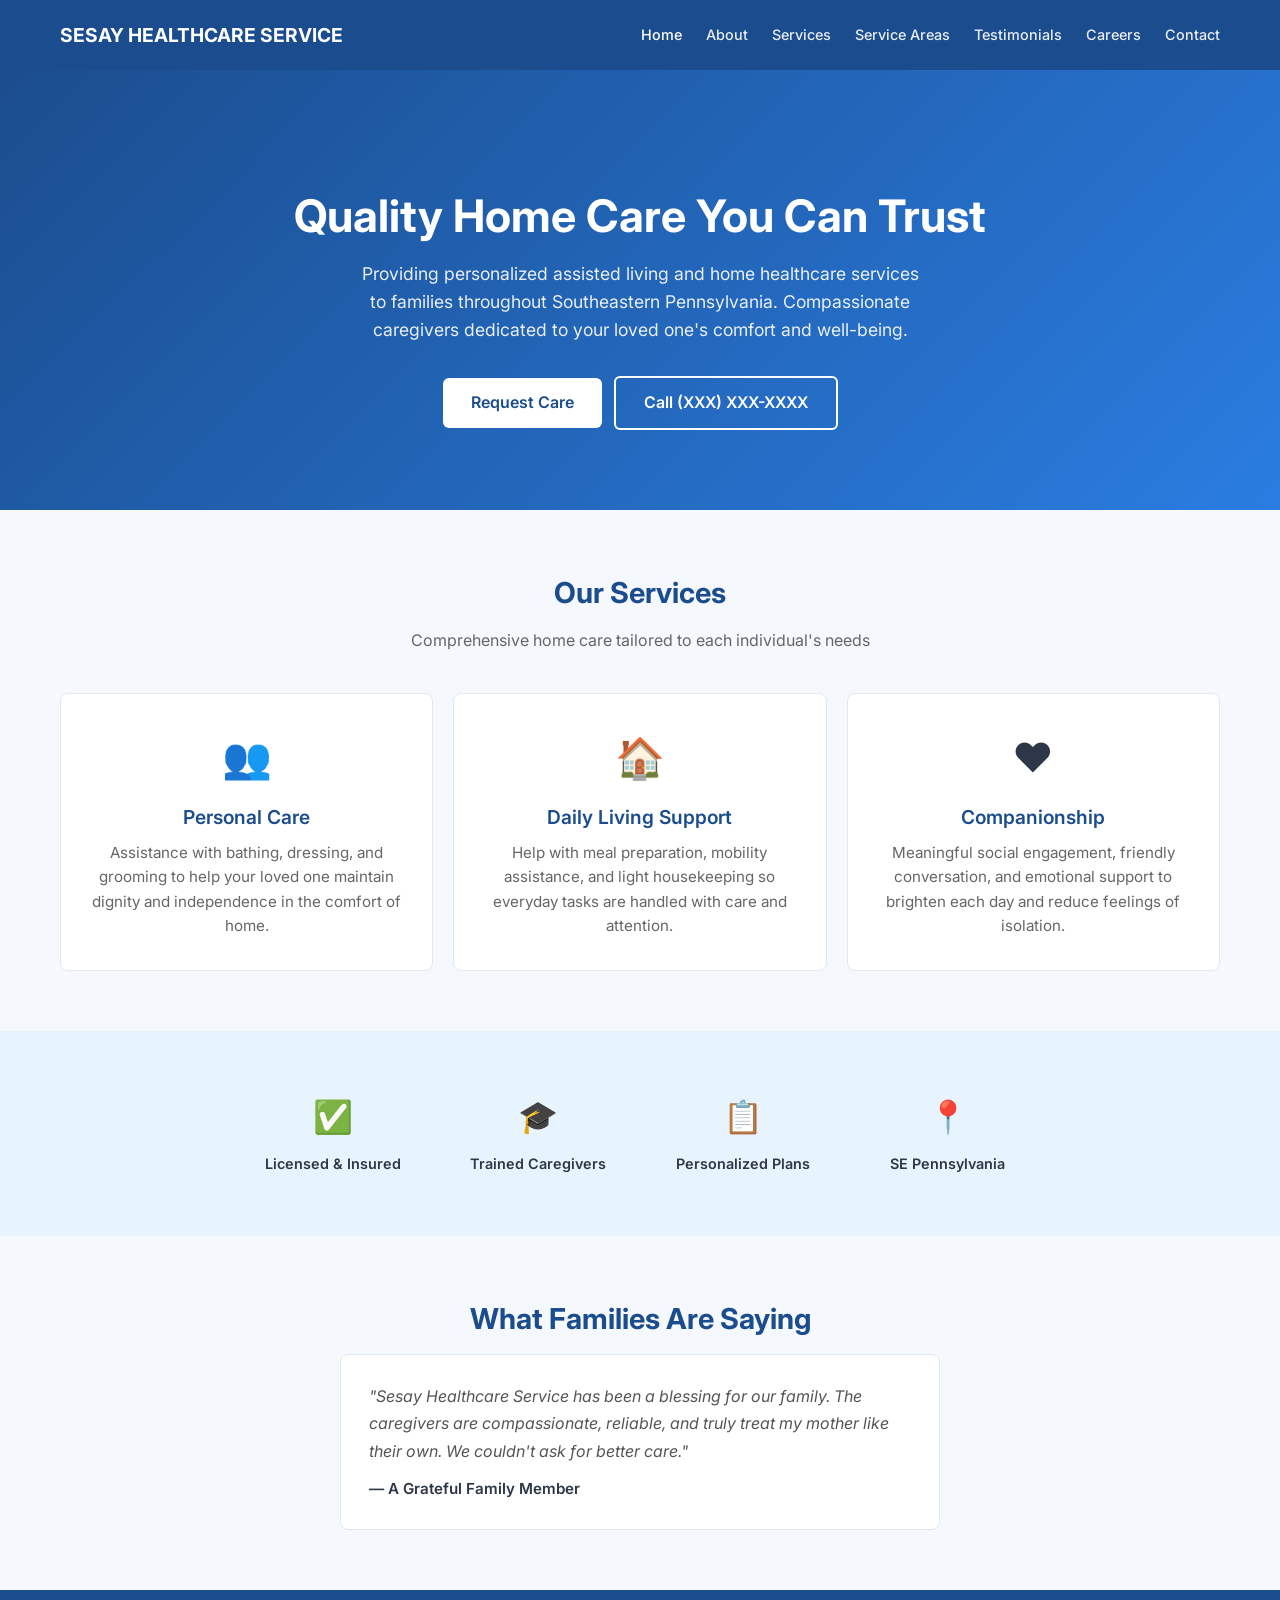
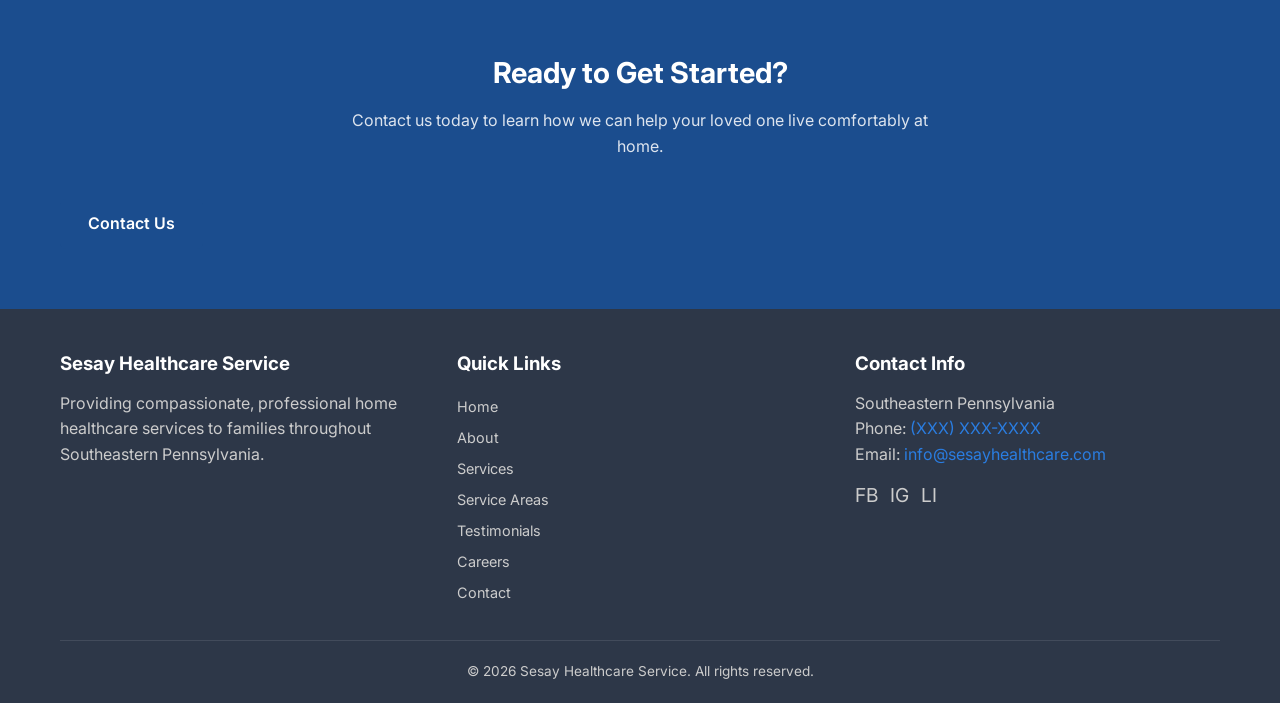
==== index.html @ 2eae9267 "feat: add all 7 website pages (home, about, services, areas, testimonials, careers, contact)" ====
<!DOCTYPE html>
<html lang="en">
<head>
  <meta charset="UTF-8">
  <meta name="viewport" content="width=device-width, initial-scale=1.0">
  <meta name="description" content="Sesay Healthcare Service provides quality personalized home care and assisted living services in Southeastern Pennsylvania.">
  <title>Sesay Healthcare Service - Quality Home Care in SE Pennsylvania</title>
  <link rel="preconnect" href="https://fonts.googleapis.com">
  <link rel="preconnect" href="https://fonts.gstatic.com" crossorigin>
  <link href="https://fonts.googleapis.com/css2?family=Inter:wght@400;500;600;700&display=swap" rel="stylesheet">
  <link rel="stylesheet" href="css/styles.css">
</head>
<body>

  <!-- Navigation -->
  <nav class="nav">
    <div class="container">
      <a href="index.html" class="nav__logo">SESAY HEALTHCARE SERVICE</a>
      <ul class="nav__links">
        <li><a href="index.html">Home</a></li>
        <li><a href="about.html">About</a></li>
        <li><a href="services.html">Services</a></li>
        <li><a href="service-areas.html">Service Areas</a></li>
        <li><a href="testimonials.html">Testimonials</a></li>
        <li><a href="careers.html">Careers</a></li>
        <li><a href="contact.html">Contact</a></li>
      </ul>
      <button class="nav__hamburger" aria-label="Toggle menu" aria-expanded="false">
        <span></span>
        <span></span>
        <span></span>
      </button>
    </div>
    <div class="nav__mobile">
      <ul>
        <li><a href="index.html">Home</a></li>
        <li><a href="about.html">About</a></li>
        <li><a href="services.html">Services</a></li>
        <li><a href="service-areas.html">Service Areas</a></li>
        <li><a href="testimonials.html">Testimonials</a></li>
        <li><a href="careers.html">Careers</a></li>
        <li><a href="contact.html">Contact</a></li>
      </ul>
    </div>
  </nav>

  <!-- Hero Section -->
  <section class="hero">
    <div class="container">
      <h1 class="hero__title">Quality Home Care You Can Trust</h1>
      <p class="hero__subtitle">Providing personalized assisted living and home healthcare services to families throughout Southeastern Pennsylvania. Compassionate caregivers dedicated to your loved one's comfort and well-being.</p>
      <div class="hero__buttons">
        <a href="contact.html" class="btn btn--primary">Request Care</a>
        <a href="tel:+1XXXXXXXXXX" class="btn btn--outline">Call (XXX) XXX-XXXX</a>
      </div>
    </div>
  </section>

  <!-- Services Overview -->
  <section class="section section--light">
    <div class="container">
      <h2 class="section__title">Our Services</h2>
      <p class="section__subtitle">Comprehensive home care tailored to each individual's needs</p>
      <div class="cards">
        <div class="card">
          <div class="card__icon">&#128101;</div>
          <h3 class="card__title">Personal Care</h3>
          <p class="card__text">Assistance with bathing, dressing, and grooming to help your loved one maintain dignity and independence in the comfort of home.</p>
        </div>
        <div class="card">
          <div class="card__icon">&#127968;</div>
          <h3 class="card__title">Daily Living Support</h3>
          <p class="card__text">Help with meal preparation, mobility assistance, and light housekeeping so everyday tasks are handled with care and attention.</p>
        </div>
        <div class="card">
          <div class="card__icon">&#10084;&#65039;</div>
          <h3 class="card__title">Companionship</h3>
          <p class="card__text">Meaningful social engagement, friendly conversation, and emotional support to brighten each day and reduce feelings of isolation.</p>
        </div>
      </div>
    </div>
  </section>

  <!-- Trust Signals -->
  <section class="section section--highlight">
    <div class="container">
      <div class="trust">
        <div class="trust__item">
          <div class="trust__icon">&#9989;</div>
          <span class="trust__label">Licensed &amp; Insured</span>
        </div>
        <div class="trust__item">
          <div class="trust__icon">&#127891;</div>
          <span class="trust__label">Trained Caregivers</span>
        </div>
        <div class="trust__item">
          <div class="trust__icon">&#128203;</div>
          <span class="trust__label">Personalized Plans</span>
        </div>
        <div class="trust__item">
          <div class="trust__icon">&#128205;</div>
          <span class="trust__label">SE Pennsylvania</span>
        </div>
      </div>
    </div>
  </section>

  <!-- Testimonial -->
  <section class="section section--light">
    <div class="container">
      <h2 class="section__title">What Families Are Saying</h2>
      <div class="testimonial">
        <p class="testimonial__text">"Sesay Healthcare Service has been a blessing for our family. The caregivers are compassionate, reliable, and truly treat my mother like their own. We couldn't ask for better care."</p>
        <p class="testimonial__author">&mdash; A Grateful Family Member</p>
      </div>
    </div>
  </section>

  <!-- CTA Section -->
  <section class="section section--dark">
    <div class="container">
      <h2 class="section__title">Ready to Get Started?</h2>
      <p class="section__subtitle">Contact us today to learn how we can help your loved one live comfortably at home.</p>
      <a href="contact.html" class="btn btn--blue">Contact Us</a>
    </div>
  </section>

  <!-- Footer -->
  <footer class="footer">
    <div class="container">
      <div class="footer__grid">
        <div>
          <h3 class="footer__title">Sesay Healthcare Service</h3>
          <p>Providing compassionate, professional home healthcare services to families throughout Southeastern Pennsylvania.</p>
        </div>
        <div>
          <h3 class="footer__title">Quick Links</h3>
          <ul class="footer__links">
            <li><a href="index.html">Home</a></li>
            <li><a href="about.html">About</a></li>
            <li><a href="services.html">Services</a></li>
            <li><a href="service-areas.html">Service Areas</a></li>
            <li><a href="testimonials.html">Testimonials</a></li>
            <li><a href="careers.html">Careers</a></li>
            <li><a href="contact.html">Contact</a></li>
          </ul>
        </div>
        <div>
          <h3 class="footer__title">Contact Info</h3>
          <p>Southeastern Pennsylvania</p>
          <p>Phone: <a href="tel:+1XXXXXXXXXX">(XXX) XXX-XXXX</a></p>
          <p>Email: <a href="mailto:info@sesayhealthcare.com">info@sesayhealthcare.com</a></p>
          <div class="footer__social">
            <a href="#" aria-label="Facebook">FB</a>
            <a href="#" aria-label="Instagram">IG</a>
            <a href="#" aria-label="LinkedIn">LI</a>
          </div>
        </div>
      </div>
      <div class="footer__bottom">
        <p>&copy; 2026 Sesay Healthcare Service. All rights reserved.</p>
      </div>
    </div>
  </footer>

  <!-- Mobile Sticky Call Button -->
  <a href="tel:+1XXXXXXXXXX" class="mobile-cta">Call Now</a>

  <script src="js/main.js"></script>
</body>
</html>
---- css/styles.css ----
/* === CSS Custom Properties === */
:root {
  --color-primary: #1B4D8E;
  --color-accent: #2A7DE1;
  --color-white: #FFFFFF;
  --color-light-bg: #F5F8FC;
  --color-highlight: #E8F4FD;
  --color-dark-text: #2D3748;
  --color-muted: #666666;
  --color-dark-footer: #2D3748;
  --color-border: #e2e8f0;
  --font-family: 'Inter', system-ui, -apple-system, sans-serif;
  --max-width: 1200px;
  --nav-height: 70px;
}

/* === Reset === */
*, *::before, *::after {
  box-sizing: border-box;
  margin: 0;
  padding: 0;
}

html {
  scroll-behavior: smooth;
}

body {
  font-family: var(--font-family);
  color: var(--color-dark-text);
  line-height: 1.6;
  background: var(--color-white);
}

img {
  max-width: 100%;
  height: auto;
  display: block;
}

a {
  color: var(--color-accent);
  text-decoration: none;
}

a:hover {
  text-decoration: underline;
}

ul {
  list-style: none;
}

.container {
  max-width: var(--max-width);
  margin: 0 auto;
  padding: 0 20px;
}

/* === Navigation === */
.nav {
  background: var(--color-primary);
  position: fixed;
  top: 0;
  left: 0;
  right: 0;
  z-index: 1000;
  height: var(--nav-height);
}

.nav .container {
  display: flex;
  justify-content: space-between;
  align-items: center;
  height: 100%;
}

.nav__logo {
  color: var(--color-white);
  font-size: 1.2rem;
  font-weight: 700;
  text-decoration: none;
}

.nav__logo:hover {
  text-decoration: none;
}

.nav__links {
  display: none;
  gap: 24px;
}

.nav__links a {
  color: var(--color-white);
  font-size: 0.9rem;
  font-weight: 500;
  text-decoration: none;
  opacity: 0.9;
  transition: opacity 0.2s;
}

.nav__links a:hover,
.nav__links a.active {
  opacity: 1;
  text-decoration: none;
}

.nav__hamburger {
  display: flex;
  flex-direction: column;
  gap: 5px;
  cursor: pointer;
  background: none;
  border: none;
  padding: 4px;
}

.nav__hamburger span {
  width: 25px;
  height: 3px;
  background: var(--color-white);
  border-radius: 2px;
  transition: transform 0.3s, opacity 0.3s;
}

.nav__mobile {
  display: none;
  position: fixed;
  top: var(--nav-height);
  left: 0;
  right: 0;
  background: var(--color-primary);
  padding: 20px;
  flex-direction: column;
  gap: 16px;
  z-index: 999;
}

.nav__mobile.open {
  display: flex;
}

.nav__mobile a {
  color: var(--color-white);
  font-size: 1rem;
  padding: 8px 0;
  border-bottom: 1px solid rgba(255,255,255,0.1);
  text-decoration: none;
}

@media (min-width: 1024px) {
  .nav__links {
    display: flex;
  }
  .nav__hamburger {
    display: none;
  }
}

/* === Hero === */
.hero {
  background: linear-gradient(135deg, var(--color-primary) 0%, var(--color-accent) 100%);
  color: var(--color-white);
  text-align: center;
  padding: 120px 20px 80px;
  margin-top: var(--nav-height);
}

.hero__title {
  font-size: 2rem;
  font-weight: 700;
  margin-bottom: 16px;
  line-height: 1.2;
}

.hero__subtitle {
  font-size: 1.1rem;
  opacity: 0.9;
  max-width: 560px;
  margin: 0 auto 32px;
}

.hero__buttons {
  display: flex;
  flex-direction: column;
  gap: 12px;
  align-items: center;
}

@media (min-width: 768px) {
  .hero__title {
    font-size: 2.8rem;
  }
  .hero__buttons {
    flex-direction: row;
    justify-content: center;
  }
}

/* === Buttons === */
.btn {
  display: inline-block;
  padding: 12px 28px;
  border-radius: 6px;
  font-weight: 600;
  font-size: 1rem;
  text-decoration: none;
  cursor: pointer;
  border: none;
  transition: transform 0.2s, box-shadow 0.2s;
}

.btn:hover {
  transform: translateY(-1px);
  box-shadow: 0 4px 12px rgba(0,0,0,0.15);
  text-decoration: none;
}

.btn--primary {
  background: var(--color-white);
  color: var(--color-primary);
}

.btn--outline {
  background: transparent;
  color: var(--color-white);
  border: 2px solid var(--color-white);
}

.btn--blue {
  background: var(--color-primary);
  color: var(--color-white);
}

/* === Sections === */
.section {
  padding: 60px 20px;
}

.section--light {
  background: var(--color-light-bg);
}

.section--highlight {
  background: var(--color-highlight);
}

.section--dark {
  background: var(--color-primary);
  color: var(--color-white);
}

.section__title {
  font-size: 1.8rem;
  font-weight: 700;
  color: var(--color-primary);
  text-align: center;
  margin-bottom: 12px;
}

.section--dark .section__title {
  color: var(--color-white);
}

.section__subtitle {
  text-align: center;
  color: var(--color-muted);
  margin-bottom: 40px;
  max-width: 600px;
  margin-left: auto;
  margin-right: auto;
}

.section--dark .section__subtitle {
  color: rgba(255,255,255,0.85);
}

/* === Cards === */
.cards {
  display: grid;
  grid-template-columns: 1fr;
  gap: 20px;
  max-width: var(--max-width);
  margin: 0 auto;
}

@media (min-width: 768px) {
  .cards {
    grid-template-columns: repeat(2, 1fr);
  }
}

@media (min-width: 1024px) {
  .cards {
    grid-template-columns: repeat(3, 1fr);
  }
}

.card {
  background: var(--color-white);
  border: 1px solid var(--color-border);
  border-radius: 8px;
  padding: 32px 24px;
  text-align: center;
  transition: box-shadow 0.2s;
}

.card:hover {
  box-shadow: 0 4px 16px rgba(0,0,0,0.08);
}

.card__icon {
  font-size: 2.5rem;
  margin-bottom: 12px;
}

.card__title {
  font-size: 1.2rem;
  font-weight: 600;
  margin-bottom: 8px;
  color: var(--color-primary);
}

.card__text {
  font-size: 0.95rem;
  color: var(--color-muted);
}

/* === Trust Signals === */
.trust {
  display: grid;
  grid-template-columns: repeat(2, 1fr);
  gap: 20px;
  max-width: 800px;
  margin: 0 auto;
}

@media (min-width: 768px) {
  .trust {
    grid-template-columns: repeat(4, 1fr);
  }
}

.trust__item {
  text-align: center;
}

.trust__icon {
  font-size: 2rem;
  color: var(--color-primary);
  margin-bottom: 8px;
}

.trust__label {
  font-size: 0.9rem;
  font-weight: 600;
}

/* === Testimonials === */
.testimonial {
  background: var(--color-white);
  border: 1px solid var(--color-border);
  border-radius: 8px;
  padding: 28px;
  max-width: 600px;
  margin: 0 auto;
}

.testimonials-grid {
  display: grid;
  grid-template-columns: 1fr;
  gap: 24px;
  max-width: var(--max-width);
  margin: 0 auto;
}

@media (min-width: 768px) {
  .testimonials-grid {
    grid-template-columns: repeat(2, 1fr);
  }
}

.testimonial__text {
  font-style: italic;
  color: #555;
  margin-bottom: 12px;
  line-height: 1.7;
}

.testimonial__author {
  font-weight: 600;
  font-size: 0.95rem;
}

.testimonial__relation {
  font-size: 0.85rem;
  color: var(--color-muted);
}

/* === Forms === */
.form {
  max-width: 600px;
  margin: 0 auto;
}

.form__group {
  margin-bottom: 20px;
}

.form__label {
  display: block;
  font-weight: 600;
  margin-bottom: 6px;
  font-size: 0.95rem;
}

.form__input,
.form__textarea,
.form__select {
  width: 100%;
  padding: 12px 16px;
  border: 1px solid var(--color-border);
  border-radius: 6px;
  font-family: var(--font-family);
  font-size: 1rem;
  transition: border-color 0.2s;
}

.form__input:focus,
.form__textarea:focus,
.form__select:focus {
  outline: none;
  border-color: var(--color-accent);
  box-shadow: 0 0 0 3px rgba(42,125,225,0.1);
}

.form__textarea {
  resize: vertical;
  min-height: 120px;
}

.form__error {
  color: #e53e3e;
  font-size: 0.85rem;
  margin-top: 4px;
  display: none;
}

.form__group.error .form__error {
  display: block;
}

.form__group.error .form__input,
.form__group.error .form__textarea {
  border-color: #e53e3e;
}

/* === Footer === */
.footer {
  background: var(--color-dark-footer);
  color: #ccc;
  padding: 40px 20px 20px;
}

.footer__grid {
  display: grid;
  grid-template-columns: 1fr;
  gap: 32px;
  max-width: var(--max-width);
  margin: 0 auto;
}

@media (min-width: 768px) {
  .footer__grid {
    grid-template-columns: repeat(3, 1fr);
  }
}

.footer__title {
  color: var(--color-white);
  font-weight: 700;
  margin-bottom: 12px;
}

.footer__links a {
  color: #ccc;
  display: block;
  padding: 4px 0;
  font-size: 0.9rem;
}

.footer__links a:hover {
  color: var(--color-white);
}

.footer__social {
  display: flex;
  gap: 12px;
  margin-top: 12px;
}

.footer__social a {
  color: #ccc;
  font-size: 1.2rem;
  transition: color 0.2s;
}

.footer__social a:hover {
  color: var(--color-white);
}

.footer__bottom {
  text-align: center;
  margin-top: 32px;
  padding-top: 20px;
  border-top: 1px solid rgba(255,255,255,0.1);
  font-size: 0.85rem;
}

/* === Mobile Call Button === */
.mobile-cta {
  display: block;
  position: fixed;
  bottom: 0;
  left: 0;
  right: 0;
  background: var(--color-primary);
  color: var(--color-white);
  text-align: center;
  padding: 14px;
  font-weight: 700;
  font-size: 1rem;
  z-index: 998;
  text-decoration: none;
}

.mobile-cta:hover {
  text-decoration: none;
  background: #164077;
}

@media (min-width: 1024px) {
  .mobile-cta {
    display: none;
  }
}

/* === Page Header (inner pages) === */
.page-header {
  background: linear-gradient(135deg, var(--color-primary) 0%, var(--color-accent) 100%);
  color: var(--color-white);
  text-align: center;
  padding: 120px 20px 60px;
  margin-top: var(--nav-height);
}

.page-header__title {
  font-size: 2.2rem;
  font-weight: 700;
  margin-bottom: 8px;
}

.page-header__subtitle {
  font-size: 1.1rem;
  opacity: 0.9;
}

/* === Founders (About page) === */
.founders {
  display: grid;
  grid-template-columns: 1fr;
  gap: 24px;
  max-width: var(--max-width);
  margin: 0 auto;
}

@media (min-width: 768px) {
  .founders {
    grid-template-columns: repeat(3, 1fr);
  }
}

.founder {
  text-align: center;
  padding: 24px;
}

.founder__photo {
  width: 120px;
  height: 120px;
  border-radius: 50%;
  background: var(--color-highlight);
  margin: 0 auto 16px;
  display: flex;
  align-items: center;
  justify-content: center;
  font-size: 2.5rem;
  color: var(--color-primary);
}

.founder__name {
  font-size: 1.1rem;
  font-weight: 700;
  color: var(--color-primary);
  margin-bottom: 4px;
}

.founder__role {
  font-size: 0.9rem;
  color: var(--color-muted);
}

/* === Service Areas === */
.areas-list {
  display: grid;
  grid-template-columns: repeat(2, 1fr);
  gap: 12px;
  max-width: 600px;
  margin: 0 auto;
}

@media (min-width: 768px) {
  .areas-list {
    grid-template-columns: repeat(3, 1fr);
  }
}

.areas-list__item {
  background: var(--color-white);
  border: 1px solid var(--color-border);
  border-radius: 6px;
  padding: 12px 16px;
  text-align: center;
  font-weight: 500;
}

/* === Contact Info === */
.contact-info {
  display: grid;
  grid-template-columns: 1fr;
  gap: 20px;
  max-width: 600px;
  margin: 0 auto;
}

@media (min-width: 768px) {
  .contact-info {
    grid-template-columns: repeat(3, 1fr);
  }
}

.contact-info__item {
  text-align: center;
}

.contact-info__icon {
  font-size: 1.5rem;
  color: var(--color-primary);
  margin-bottom: 8px;
}

.contact-info__label {
  font-weight: 600;
  margin-bottom: 4px;
}

.contact-info__value {
  font-size: 0.9rem;
  color: var(--color-muted);
}

/* === How It Works (Services page) === */
.steps {
  display: grid;
  grid-template-columns: 1fr;
  gap: 24px;
  max-width: 800px;
  margin: 0 auto;
  counter-reset: step;
}

@media (min-width: 768px) {
  .steps {
    grid-template-columns: repeat(3, 1fr);
  }
}

.step {
  text-align: center;
  padding: 24px;
}

.step__number {
  width: 50px;
  height: 50px;
  border-radius: 50%;
  background: var(--color-primary);
  color: var(--color-white);
  display: flex;
  align-items: center;
  justify-content: center;
  font-size: 1.3rem;
  font-weight: 700;
  margin: 0 auto 12px;
}

.step__title {
  font-size: 1.1rem;
  font-weight: 600;
  margin-bottom: 8px;
  color: var(--color-primary);
}

.step__text {
  font-size: 0.9rem;
  color: var(--color-muted);
}

/* === Body padding for mobile CTA === */
@media (max-width: 1023px) {
  body {
    padding-bottom: 50px;
  }
}
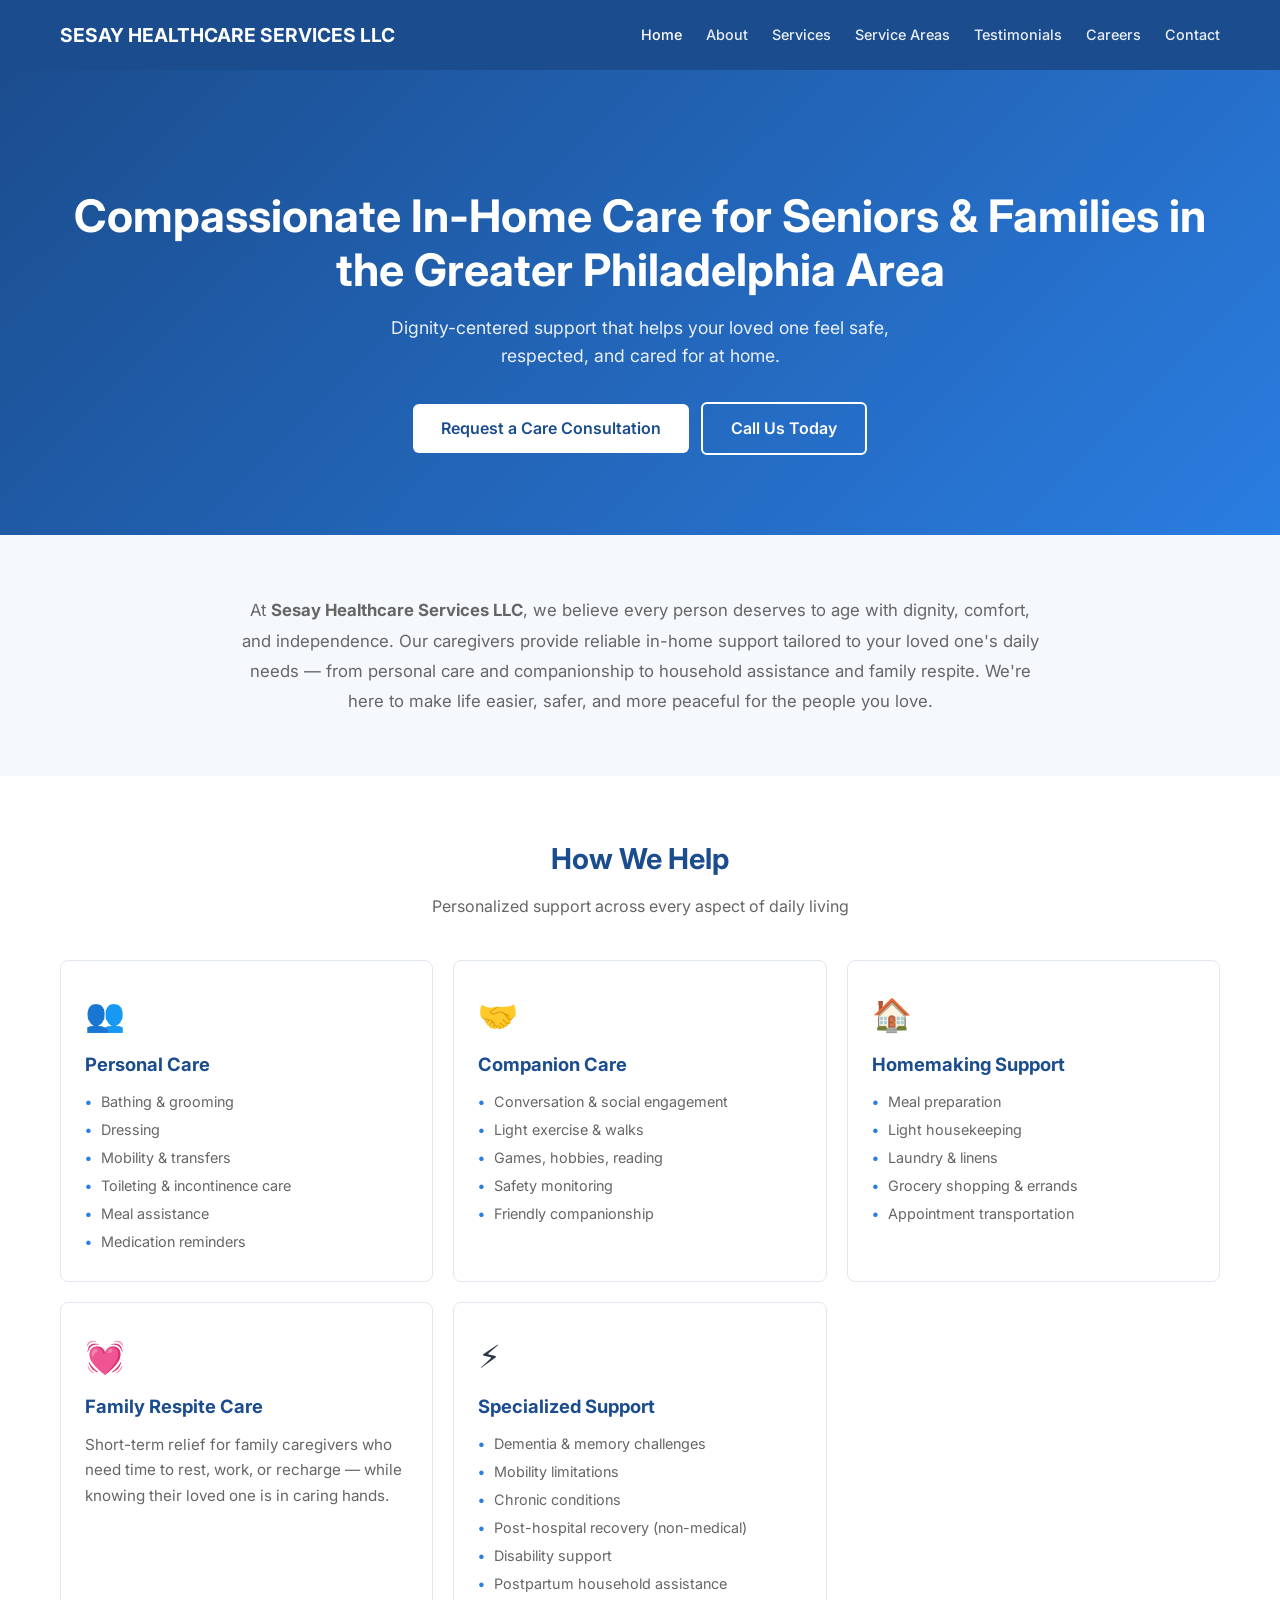
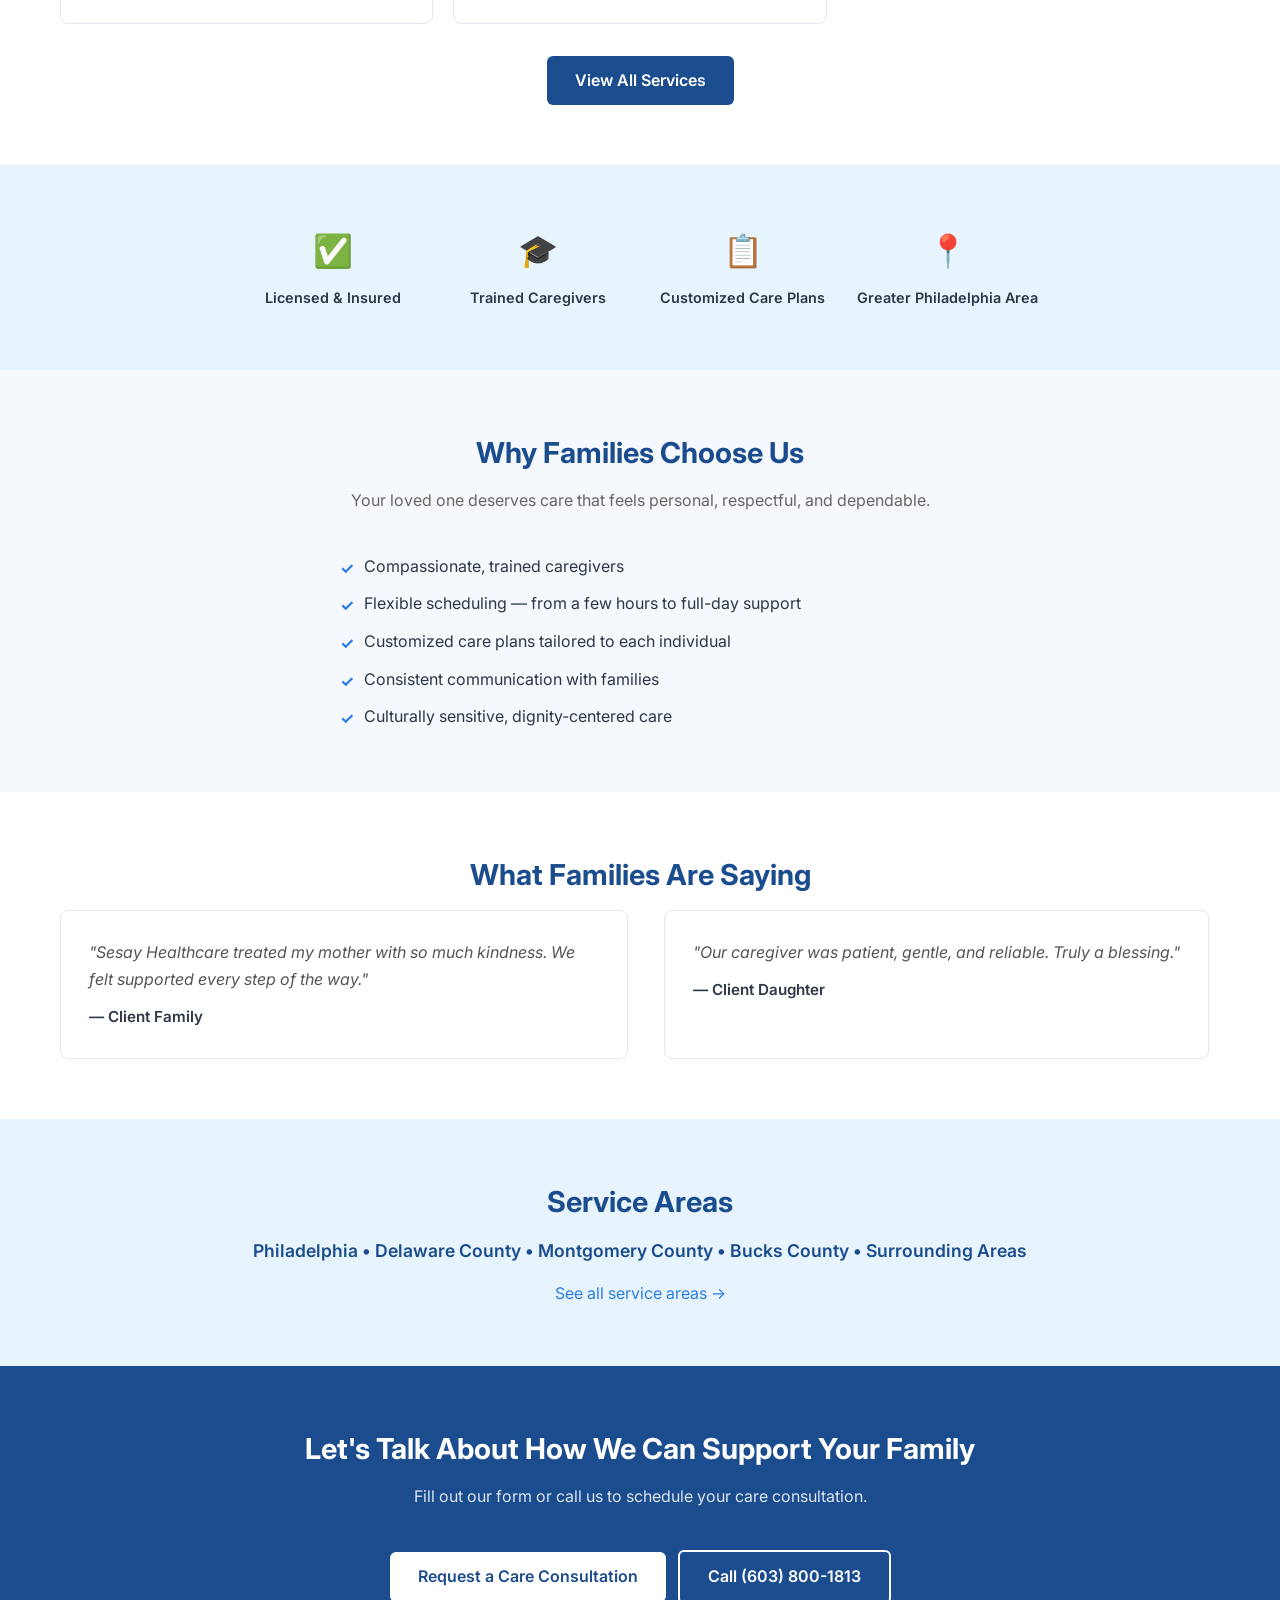
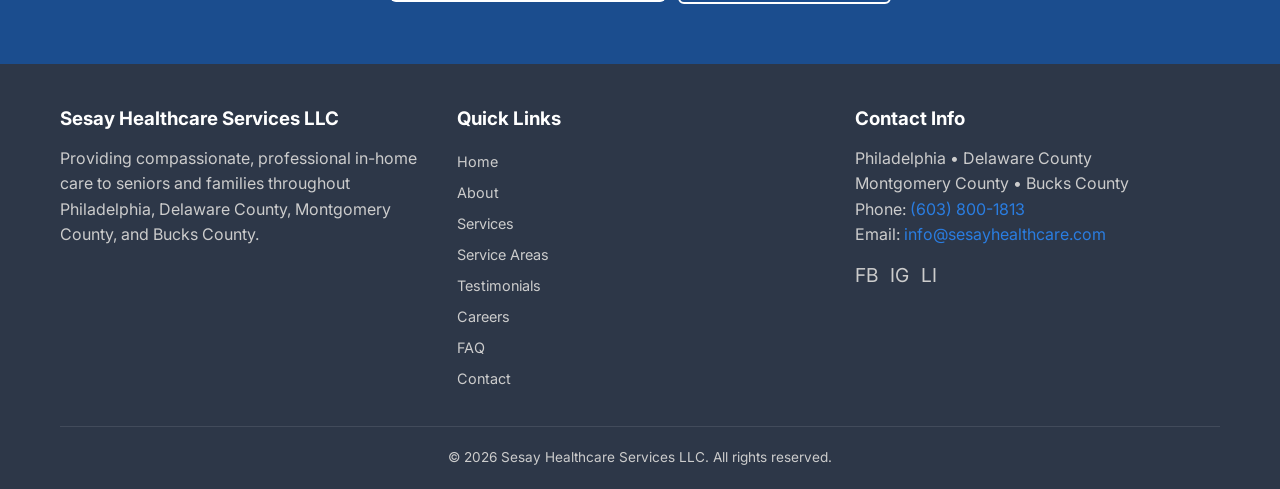
==== commit f403d121: "feat: incorporate new-changes.md content across all pages - Update company name to "Sesay Healthcare" ====
--- a/index.html
+++ b/index.html
@@ -3,8 +3,8 @@
 <head>
   <meta charset="UTF-8">
   <meta name="viewport" content="width=device-width, initial-scale=1.0">
-  <meta name="description" content="Sesay Healthcare Service provides quality personalized home care and assisted living services in Southeastern Pennsylvania.">
-  <title>Sesay Healthcare Service - Quality Home Care in SE Pennsylvania</title>
+  <meta name="description" content="Sesay Healthcare Services LLC provides compassionate in-home care for seniors and families in the Greater Philadelphia Area — Philadelphia, Delaware County, Montgomery County, and Bucks County.">
+  <title>Sesay Healthcare Services LLC - Compassionate In-Home Care in Greater Philadelphia</title>
   <link rel="preconnect" href="https://fonts.googleapis.com">
   <link rel="preconnect" href="https://fonts.gstatic.com" crossorigin>
   <link href="https://fonts.googleapis.com/css2?family=Inter:wght@400;500;600;700&display=swap" rel="stylesheet">
@@ -15,9 +15,9 @@
   <!-- Navigation -->
   <nav class="nav">
     <div class="container">
-      <a href="index.html" class="nav__logo">SESAY HEALTHCARE SERVICE</a>
+      <a href="index.html" class="nav__logo">SESAY HEALTHCARE SERVICES LLC</a>
       <ul class="nav__links">
-        <li><a href="index.html">Home</a></li>
+        <li><a href="index.html" class="active">Home</a></li>
         <li><a href="about.html">About</a></li>
         <li><a href="services.html">Services</a></li>
         <li><a href="service-areas.html">Service Areas</a></li>
@@ -47,36 +47,84 @@
   <!-- Hero Section -->
   <section class="hero">
     <div class="container">
-      <h1 class="hero__title">Quality Home Care You Can Trust</h1>
-      <p class="hero__subtitle">Providing personalized assisted living and home healthcare services to families throughout Southeastern Pennsylvania. Compassionate caregivers dedicated to your loved one's comfort and well-being.</p>
+      <h1 class="hero__title">Compassionate In-Home Care for Seniors &amp; Families in the Greater Philadelphia Area</h1>
+      <p class="hero__subtitle">Dignity-centered support that helps your loved one feel safe, respected, and cared for at home.</p>
       <div class="hero__buttons">
-        <a href="contact.html" class="btn btn--primary">Request Care</a>
-        <a href="tel:+1XXXXXXXXXX" class="btn btn--outline">Call (XXX) XXX-XXXX</a>
-      </div>
-    </div>
-  </section>
-
-  <!-- Services Overview -->
+        <a href="contact.html" class="btn btn--primary">Request a Care Consultation</a>
+        <a href="tel:+16038001813" class="btn btn--outline">Call Us Today</a>
+      </div>
+    </div>
+  </section>
+
+  <!-- Intro Section -->
   <section class="section section--light">
     <div class="container">
-      <h2 class="section__title">Our Services</h2>
-      <p class="section__subtitle">Comprehensive home care tailored to each individual's needs</p>
+      <p style="max-width: 800px; margin: 0 auto; text-align: center; font-size: 1.05rem; line-height: 1.8; color: var(--color-muted);">
+        At <strong>Sesay Healthcare Services LLC</strong>, we believe every person deserves to age with dignity, comfort, and independence. Our caregivers provide reliable in-home support tailored to your loved one's daily needs — from personal care and companionship to household assistance and family respite. We're here to make life easier, safer, and more peaceful for the people you love.
+      </p>
+    </div>
+  </section>
+
+  <!-- How We Help -->
+  <section class="section">
+    <div class="container">
+      <h2 class="section__title">How We Help</h2>
+      <p class="section__subtitle">Personalized support across every aspect of daily living</p>
       <div class="cards">
-        <div class="card">
-          <div class="card__icon">&#128101;</div>
-          <h3 class="card__title">Personal Care</h3>
-          <p class="card__text">Assistance with bathing, dressing, and grooming to help your loved one maintain dignity and independence in the comfort of home.</p>
-        </div>
-        <div class="card">
-          <div class="card__icon">&#127968;</div>
-          <h3 class="card__title">Daily Living Support</h3>
-          <p class="card__text">Help with meal preparation, mobility assistance, and light housekeeping so everyday tasks are handled with care and attention.</p>
-        </div>
-        <div class="card">
-          <div class="card__icon">&#10084;&#65039;</div>
-          <h3 class="card__title">Companionship</h3>
-          <p class="card__text">Meaningful social engagement, friendly conversation, and emotional support to brighten each day and reduce feelings of isolation.</p>
-        </div>
+        <div class="service-card">
+          <div class="service-card__icon">&#128101;</div>
+          <h3 class="service-card__title">Personal Care</h3>
+          <ul>
+            <li>Bathing &amp; grooming</li>
+            <li>Dressing</li>
+            <li>Mobility &amp; transfers</li>
+            <li>Toileting &amp; incontinence care</li>
+            <li>Meal assistance</li>
+            <li>Medication reminders</li>
+          </ul>
+        </div>
+        <div class="service-card">
+          <div class="service-card__icon">&#129309;</div>
+          <h3 class="service-card__title">Companion Care</h3>
+          <ul>
+            <li>Conversation &amp; social engagement</li>
+            <li>Light exercise &amp; walks</li>
+            <li>Games, hobbies, reading</li>
+            <li>Safety monitoring</li>
+            <li>Friendly companionship</li>
+          </ul>
+        </div>
+        <div class="service-card">
+          <div class="service-card__icon">&#127968;</div>
+          <h3 class="service-card__title">Homemaking Support</h3>
+          <ul>
+            <li>Meal preparation</li>
+            <li>Light housekeeping</li>
+            <li>Laundry &amp; linens</li>
+            <li>Grocery shopping &amp; errands</li>
+            <li>Appointment transportation</li>
+          </ul>
+        </div>
+        <div class="service-card">
+          <div class="service-card__icon">&#128147;</div>
+          <h3 class="service-card__title">Family Respite Care</h3>
+          <p style="font-size: 0.95rem; color: var(--color-muted); line-height: 1.7; margin-top: 4px;">Short-term relief for family caregivers who need time to rest, work, or recharge — while knowing their loved one is in caring hands.</p>
+        </div>
+        <div class="service-card">
+          <div class="service-card__icon">&#9889;</div>
+          <h3 class="service-card__title">Specialized Support</h3>
+          <ul>
+            <li>Dementia &amp; memory challenges</li>
+            <li>Mobility limitations</li>
+            <li>Chronic conditions</li>
+            <li>Post-hospital recovery (non-medical)</li>
+            <li>Disability support</li>
+            <li>Postpartum household assistance</li>
+          </ul>
+        </div>
+      </div>
+      <div style="text-align: center; margin-top: 32px;">
+        <a href="services.html" class="btn btn--blue">View All Services</a>
       </div>
     </div>
   </section>
@@ -95,33 +143,66 @@
         </div>
         <div class="trust__item">
           <div class="trust__icon">&#128203;</div>
-          <span class="trust__label">Personalized Plans</span>
+          <span class="trust__label">Customized Care Plans</span>
         </div>
         <div class="trust__item">
           <div class="trust__icon">&#128205;</div>
-          <span class="trust__label">SE Pennsylvania</span>
-        </div>
-      </div>
-    </div>
-  </section>
-
-  <!-- Testimonial -->
+          <span class="trust__label">Greater Philadelphia Area</span>
+        </div>
+      </div>
+    </div>
+  </section>
+
+  <!-- Why Families Choose Us -->
   <section class="section section--light">
     <div class="container">
+      <h2 class="section__title">Why Families Choose Us</h2>
+      <p class="section__subtitle">Your loved one deserves care that feels personal, respectful, and dependable.</p>
+      <ul class="check-list">
+        <li>Compassionate, trained caregivers</li>
+        <li>Flexible scheduling — from a few hours to full-day support</li>
+        <li>Customized care plans tailored to each individual</li>
+        <li>Consistent communication with families</li>
+        <li>Culturally sensitive, dignity-centered care</li>
+      </ul>
+    </div>
+  </section>
+
+  <!-- Testimonials -->
+  <section class="section">
+    <div class="container">
       <h2 class="section__title">What Families Are Saying</h2>
-      <div class="testimonial">
-        <p class="testimonial__text">"Sesay Healthcare Service has been a blessing for our family. The caregivers are compassionate, reliable, and truly treat my mother like their own. We couldn't ask for better care."</p>
-        <p class="testimonial__author">&mdash; A Grateful Family Member</p>
-      </div>
+      <div class="testimonials-grid">
+        <div class="testimonial">
+          <p class="testimonial__text">"Sesay Healthcare treated my mother with so much kindness. We felt supported every step of the way."</p>
+          <p class="testimonial__author">&mdash; Client Family</p>
+        </div>
+        <div class="testimonial">
+          <p class="testimonial__text">"Our caregiver was patient, gentle, and reliable. Truly a blessing."</p>
+          <p class="testimonial__author">&mdash; Client Daughter</p>
+        </div>
+      </div>
+    </div>
+  </section>
+
+  <!-- Service Areas -->
+  <section class="section section--highlight">
+    <div class="container" style="text-align: center;">
+      <h2 class="section__title">Service Areas</h2>
+      <p style="font-size: 1.1rem; font-weight: 600; color: var(--color-primary);">Philadelphia &bull; Delaware County &bull; Montgomery County &bull; Bucks County &bull; Surrounding Areas</p>
+      <a href="service-areas.html" style="display: inline-block; margin-top: 16px; color: var(--color-accent);">See all service areas &rarr;</a>
     </div>
   </section>
 
   <!-- CTA Section -->
   <section class="section section--dark">
-    <div class="container">
-      <h2 class="section__title">Ready to Get Started?</h2>
-      <p class="section__subtitle">Contact us today to learn how we can help your loved one live comfortably at home.</p>
-      <a href="contact.html" class="btn btn--blue">Contact Us</a>
+    <div class="container" style="text-align: center;">
+      <h2 class="section__title">Let's Talk About How We Can Support Your Family</h2>
+      <p class="section__subtitle">Fill out our form or call us to schedule your care consultation.</p>
+      <div class="hero__buttons">
+        <a href="contact.html" class="btn btn--primary">Request a Care Consultation</a>
+        <a href="tel:+16038001813" class="btn btn--outline">Call (603) 800-1813</a>
+      </div>
     </div>
   </section>
 
@@ -130,8 +211,8 @@
     <div class="container">
       <div class="footer__grid">
         <div>
-          <h3 class="footer__title">Sesay Healthcare Service</h3>
-          <p>Providing compassionate, professional home healthcare services to families throughout Southeastern Pennsylvania.</p>
+          <h3 class="footer__title">Sesay Healthcare Services LLC</h3>
+          <p>Providing compassionate, professional in-home care to seniors and families throughout Philadelphia, Delaware County, Montgomery County, and Bucks County.</p>
         </div>
         <div>
           <h3 class="footer__title">Quick Links</h3>
@@ -142,13 +223,14 @@
             <li><a href="service-areas.html">Service Areas</a></li>
             <li><a href="testimonials.html">Testimonials</a></li>
             <li><a href="careers.html">Careers</a></li>
+            <li><a href="faq.html">FAQ</a></li>
             <li><a href="contact.html">Contact</a></li>
           </ul>
         </div>
         <div>
           <h3 class="footer__title">Contact Info</h3>
-          <p>Southeastern Pennsylvania</p>
-          <p>Phone: <a href="tel:+1XXXXXXXXXX">(XXX) XXX-XXXX</a></p>
+          <p>Philadelphia &bull; Delaware County<br>Montgomery County &bull; Bucks County</p>
+          <p>Phone: <a href="tel:+16038001813">(603) 800-1813</a></p>
           <p>Email: <a href="mailto:info@sesayhealthcare.com">info@sesayhealthcare.com</a></p>
           <div class="footer__social">
             <a href="#" aria-label="Facebook">FB</a>
@@ -158,14 +240,14 @@
         </div>
       </div>
       <div class="footer__bottom">
-        <p>&copy; 2026 Sesay Healthcare Service. All rights reserved.</p>
+        <p>&copy; 2026 Sesay Healthcare Services LLC. All rights reserved.</p>
       </div>
     </div>
   </footer>
 
   <!-- Mobile Sticky Call Button -->
-  <a href="tel:+1XXXXXXXXXX" class="mobile-cta">Call Now</a>
+  <a href="tel:+16038001813" class="mobile-cta">Call Now</a>
 
   <script src="js/main.js"></script>
 </body>
-</html>+</html>
--- a/css/styles.css
+++ b/css/styles.css
@@ -723,3 +723,41 @@
     padding-bottom: 50px;
   }
 }
+
+/* FAQ */
+.faq { display: flex; flex-direction: column; gap: 1.5rem; max-width: 800px; margin: 0 auto; }
+.faq__item { background: var(--color-white); border-left: 4px solid var(--color-accent); padding: 1.5rem; border-radius: 0 8px 8px 0; }
+.faq__question { font-size: 1.1rem; font-weight: 600; margin-bottom: 0.75rem; color: var(--color-primary); }
+.faq__answer { color: var(--color-muted); line-height: 1.7; }
+.faq__answer a { color: var(--color-accent); }
+
+/* Service cards (homepage How We Help) */
+.service-card { background: var(--color-white); border: 1px solid var(--color-border); border-radius: 8px; padding: 28px 24px; transition: box-shadow 0.2s; }
+.service-card:hover { box-shadow: 0 4px 16px rgba(0,0,0,0.08); }
+.service-card__icon { font-size: 2rem; margin-bottom: 10px; }
+.service-card__title { font-size: 1.15rem; font-weight: 700; color: var(--color-primary); margin-bottom: 10px; }
+.service-card ul { list-style: none; display: flex; flex-direction: column; gap: 5px; }
+.service-card ul li { font-size: 0.9rem; color: var(--color-muted); padding-left: 16px; position: relative; }
+.service-card ul li::before { content: "•"; position: absolute; left: 0; color: var(--color-accent); font-weight: 700; }
+
+/* Service blocks (services page) */
+.service-block { max-width: 800px; margin: 0 auto; }
+.service-block__title { font-size: 1.4rem; font-weight: 700; color: var(--color-primary); margin-bottom: 6px; }
+.service-block__subtitle { font-style: italic; color: var(--color-muted); margin-bottom: 14px; }
+.service-block p { color: var(--color-muted); line-height: 1.7; margin-bottom: 12px; }
+.service-block ul { list-style: none; display: grid; grid-template-columns: repeat(2, 1fr); gap: 6px 24px; }
+.service-block ul li { font-size: 0.95rem; color: var(--color-muted); padding-left: 18px; position: relative; }
+.service-block ul li::before { content: "✓"; position: absolute; left: 0; color: var(--color-accent); font-weight: 700; }
+@media (max-width: 600px) { .service-block ul { grid-template-columns: 1fr; } }
+
+/* Check list */
+.check-list { list-style: none; max-width: 600px; margin: 0 auto; display: flex; flex-direction: column; gap: 10px; }
+.check-list li { display: flex; align-items: flex-start; gap: 10px; font-size: 1rem; }
+.check-list li::before { content: "✓"; color: var(--color-accent); font-weight: 700; flex-shrink: 0; margin-top: 2px; }
+.section--dark .check-list li { color: rgba(255,255,255,0.9); }
+
+/* Two-column bullet list (careers) */
+.two-col-list { list-style: none; display: grid; grid-template-columns: 1fr; gap: 8px; max-width: 640px; margin: 0 auto; }
+@media (min-width: 640px) { .two-col-list { grid-template-columns: repeat(2, 1fr); } }
+.two-col-list li { font-size: 0.95rem; color: var(--color-muted); padding-left: 18px; position: relative; }
+.two-col-list li::before { content: "•"; position: absolute; left: 0; color: var(--color-accent); font-weight: 700; }
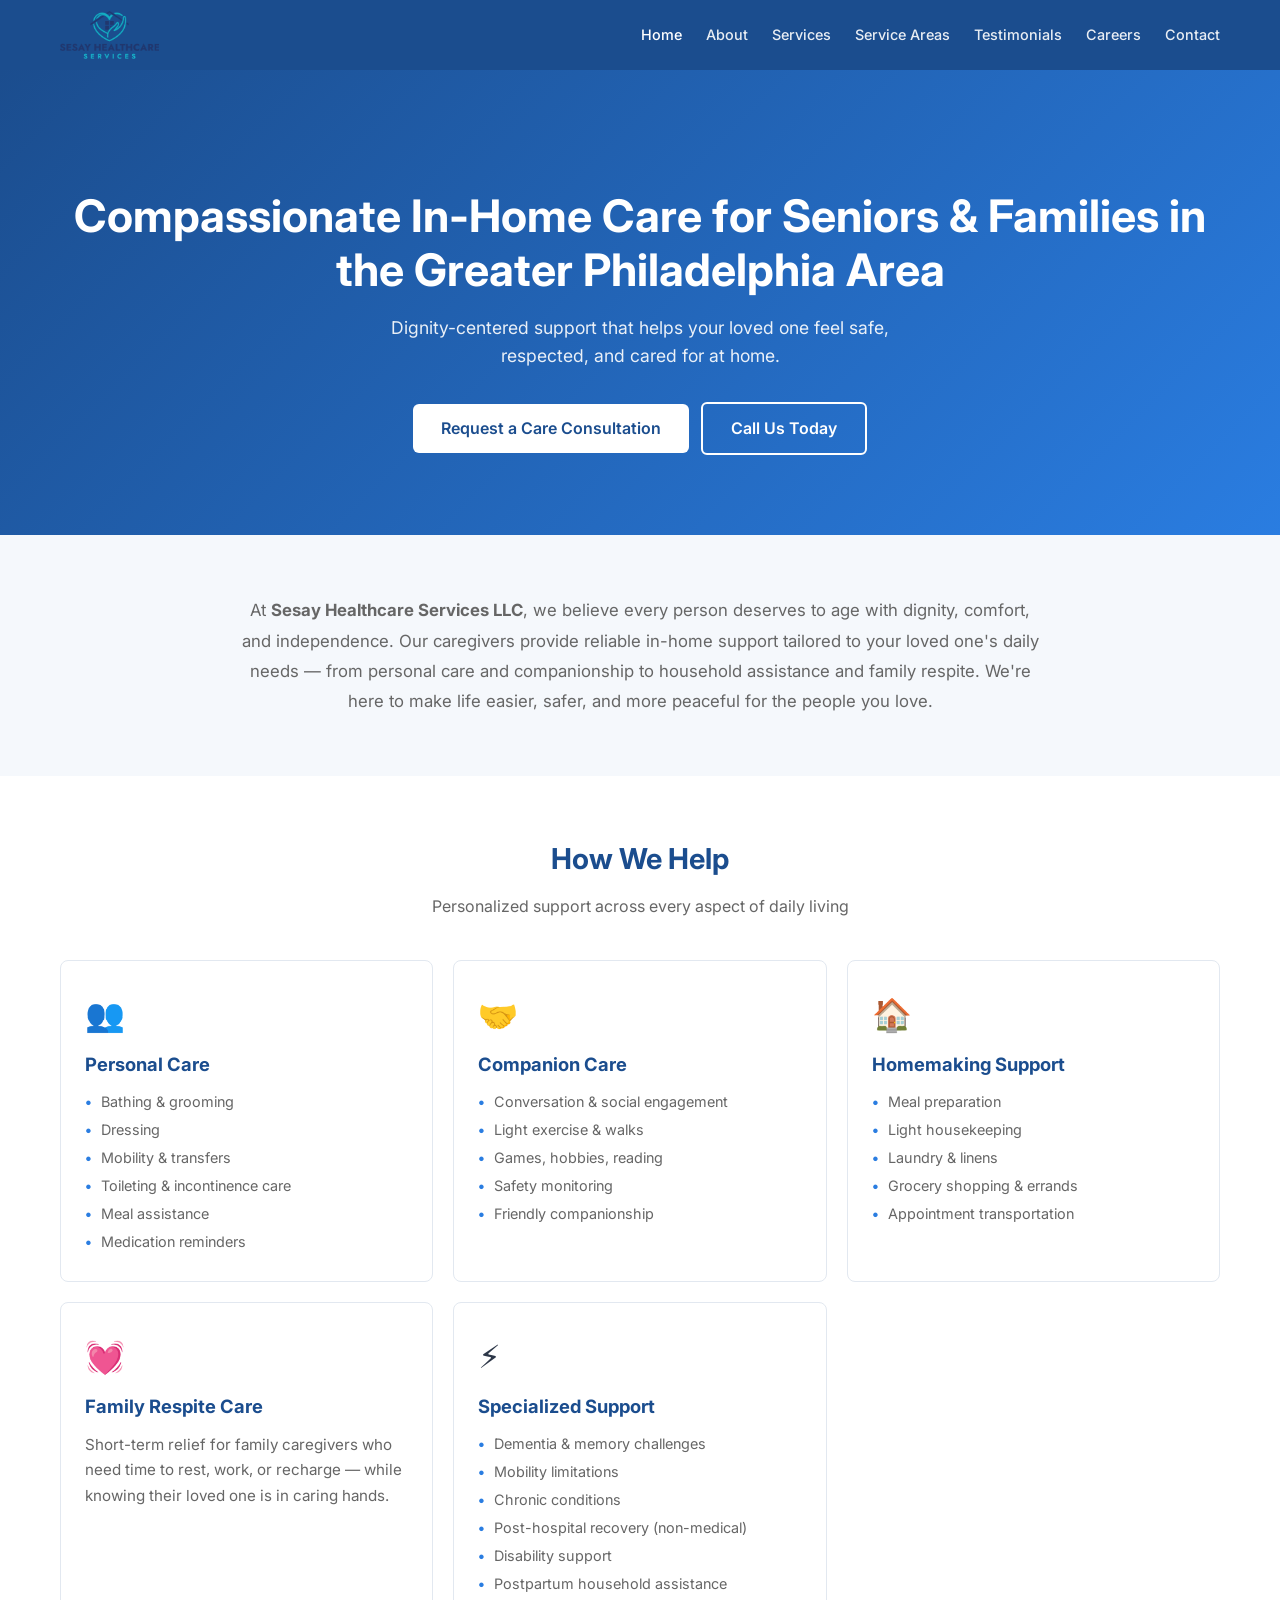
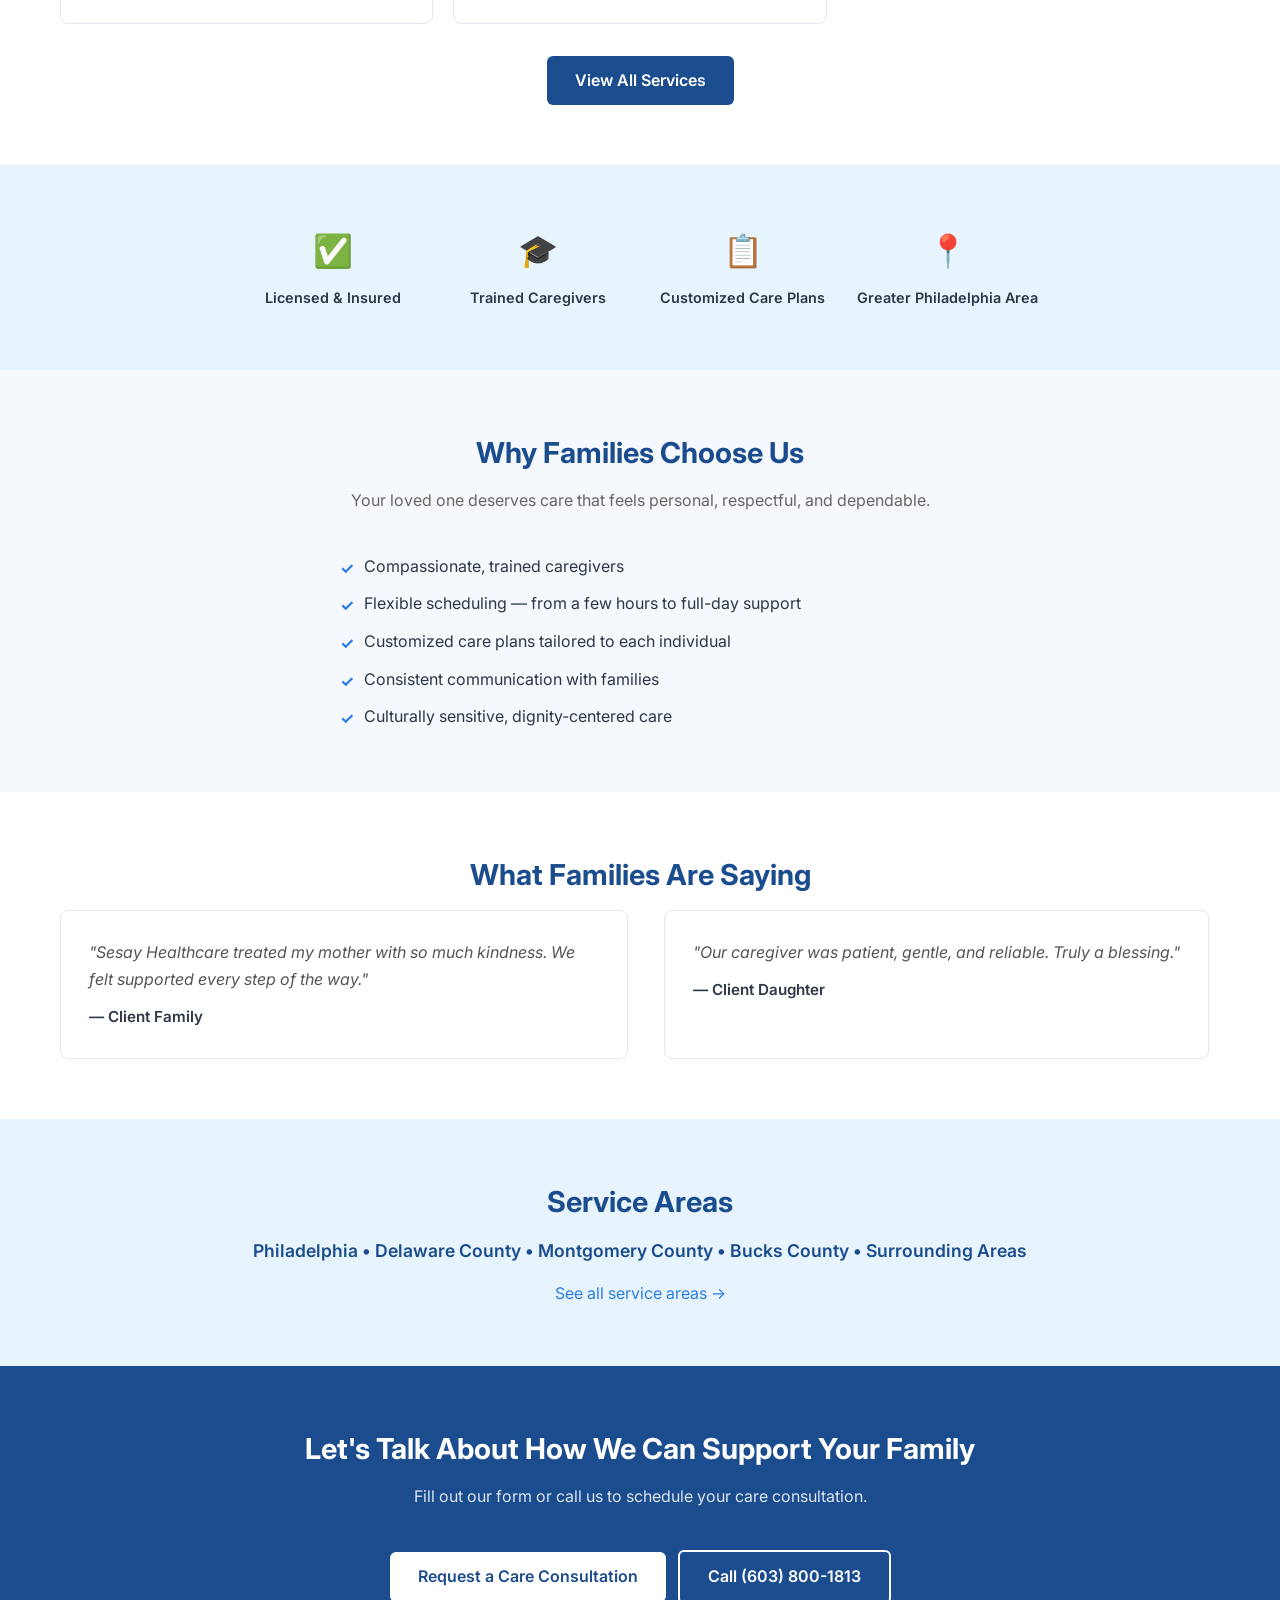
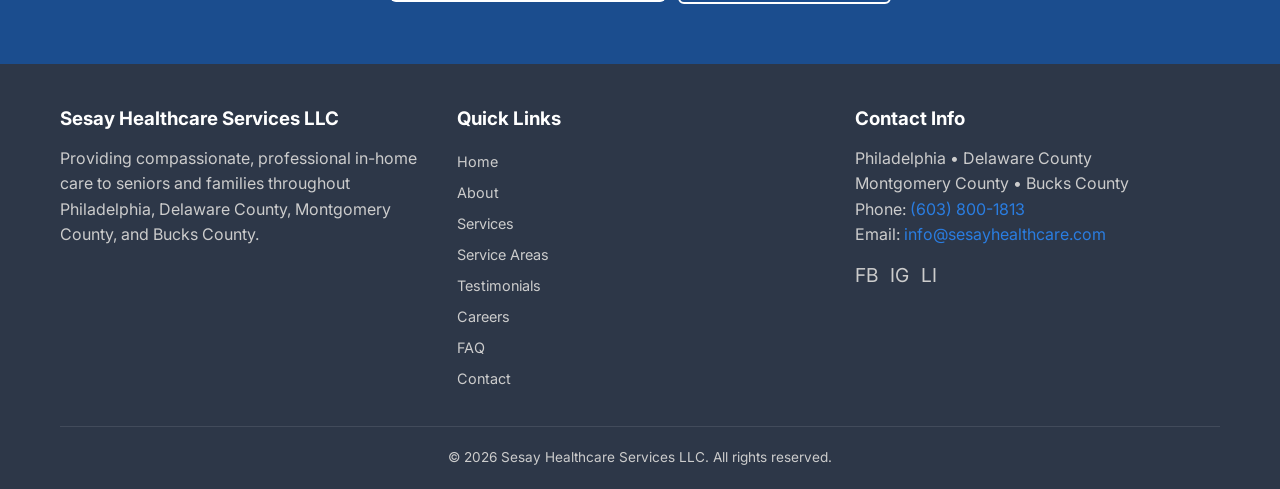
==== commit d74cca3d: "feat: add company logo to navbar and favicon across all pages Replaces the text nav logo with the ac" ====
--- a/index.html
+++ b/index.html
@@ -8,6 +8,7 @@
   <link rel="preconnect" href="https://fonts.googleapis.com">
   <link rel="preconnect" href="https://fonts.gstatic.com" crossorigin>
   <link href="https://fonts.googleapis.com/css2?family=Inter:wght@400;500;600;700&display=swap" rel="stylesheet">
+  <link rel="icon" type="image/png" href="images/logo.png">
   <link rel="stylesheet" href="css/styles.css">
 </head>
 <body>
@@ -15,7 +16,7 @@
   <!-- Navigation -->
   <nav class="nav">
     <div class="container">
-      <a href="index.html" class="nav__logo">SESAY HEALTHCARE SERVICES LLC</a>
+      <a href="index.html" class="nav__logo"><img src="images/logo.png" alt="Sesay Healthcare Services LLC" class="nav__logo-img"></a>
       <ul class="nav__links">
         <li><a href="index.html" class="active">Home</a></li>
         <li><a href="about.html">About</a></li>
--- a/css/styles.css
+++ b/css/styles.css
@@ -76,14 +76,19 @@
 }
 
 .nav__logo {
-  color: var(--color-white);
-  font-size: 1.2rem;
-  font-weight: 700;
+  display: flex;
+  align-items: center;
   text-decoration: none;
 }
 
 .nav__logo:hover {
   text-decoration: none;
+}
+
+.nav__logo-img {
+  height: 48px;
+  width: auto;
+  display: block;
 }
 
 .nav__links {
@@ -633,6 +638,7 @@
   padding: 12px 16px;
   text-align: center;
   font-weight: 500;
+  color: var(--color-dark-text);
 }
 
 /* === Contact Info === */
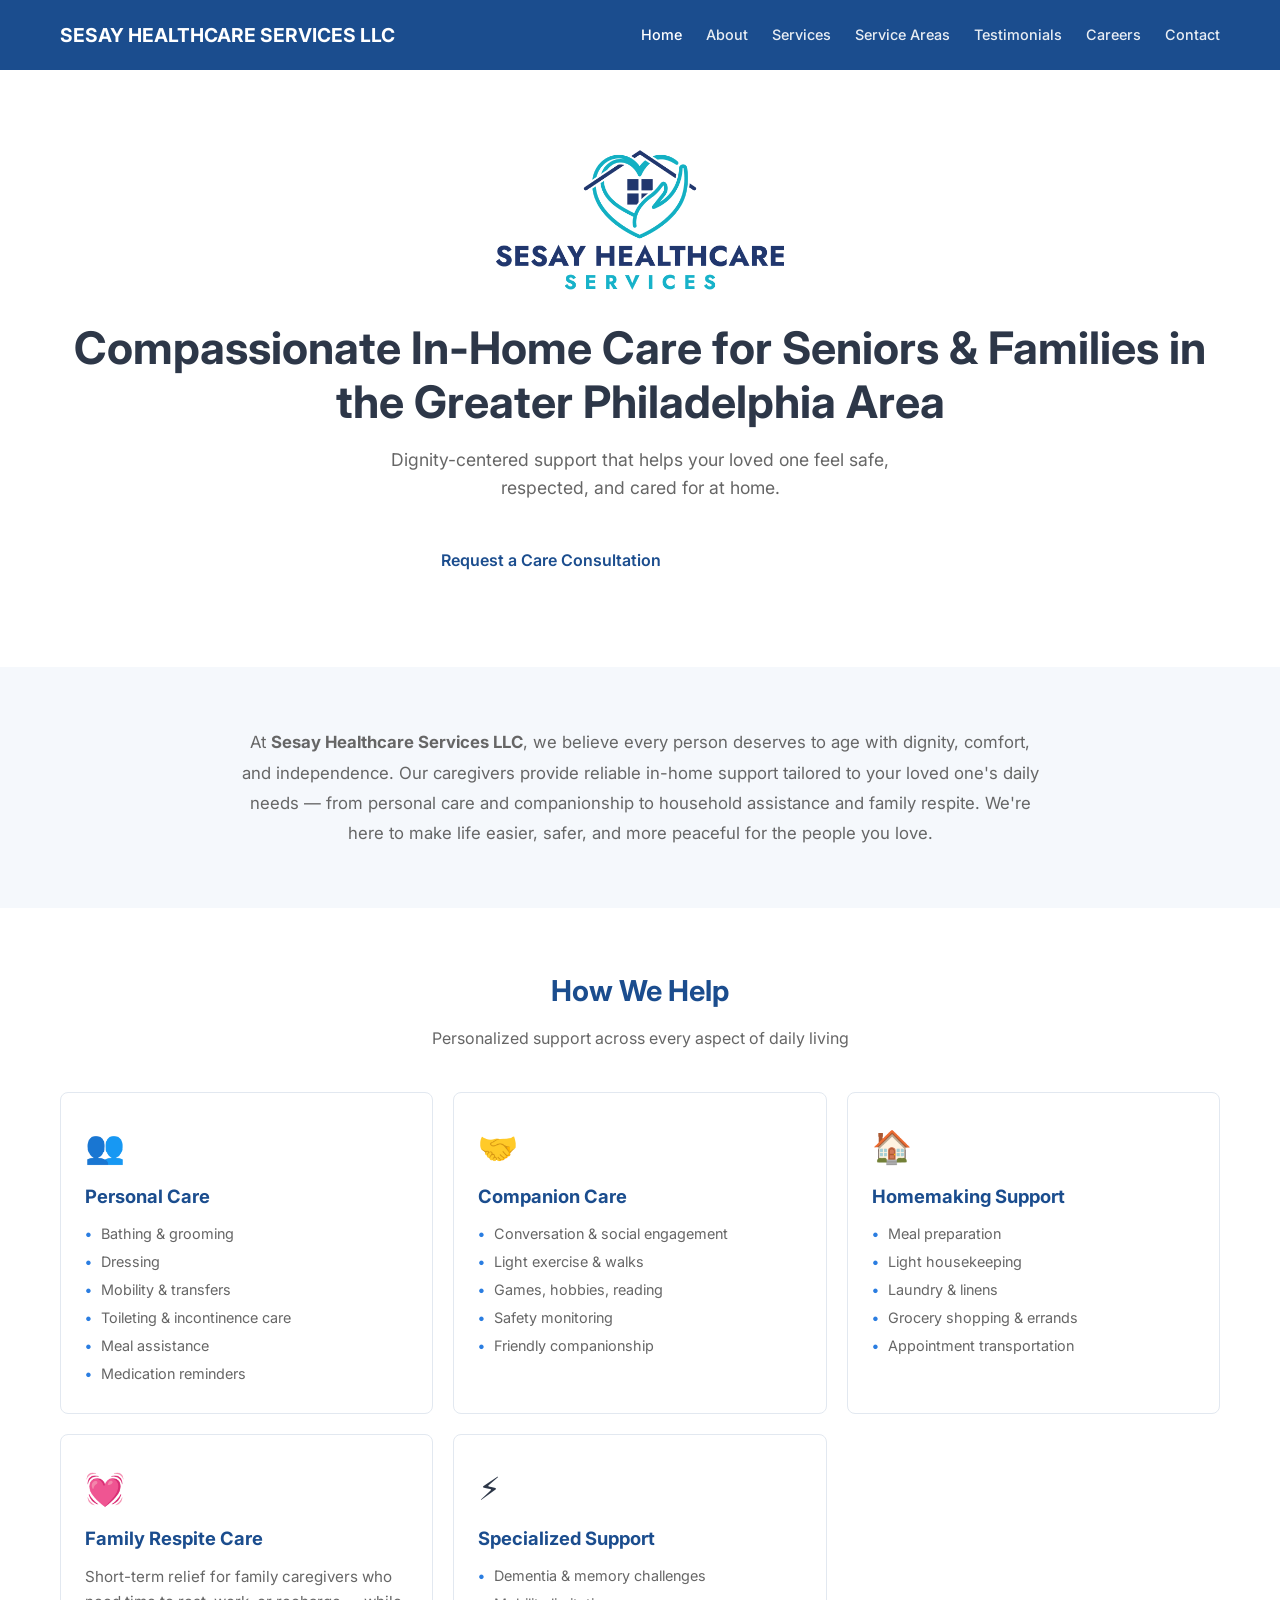
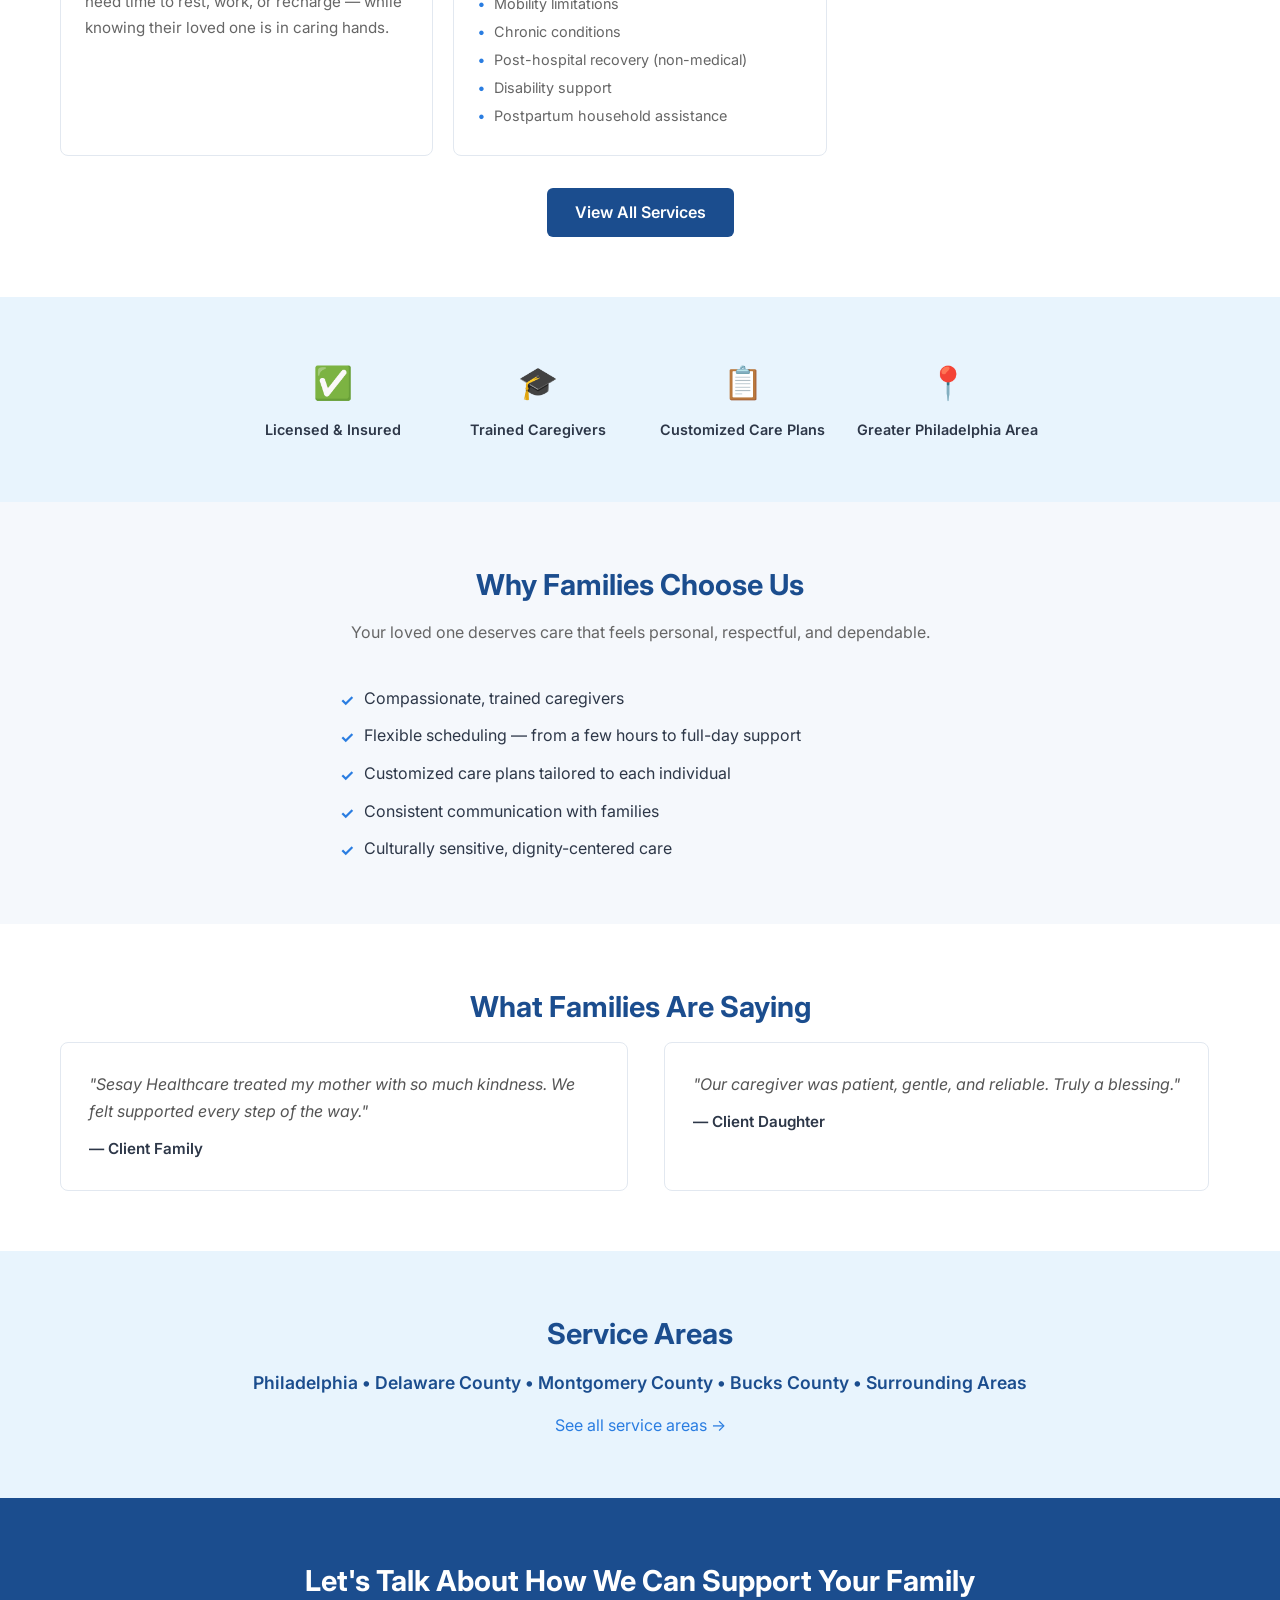
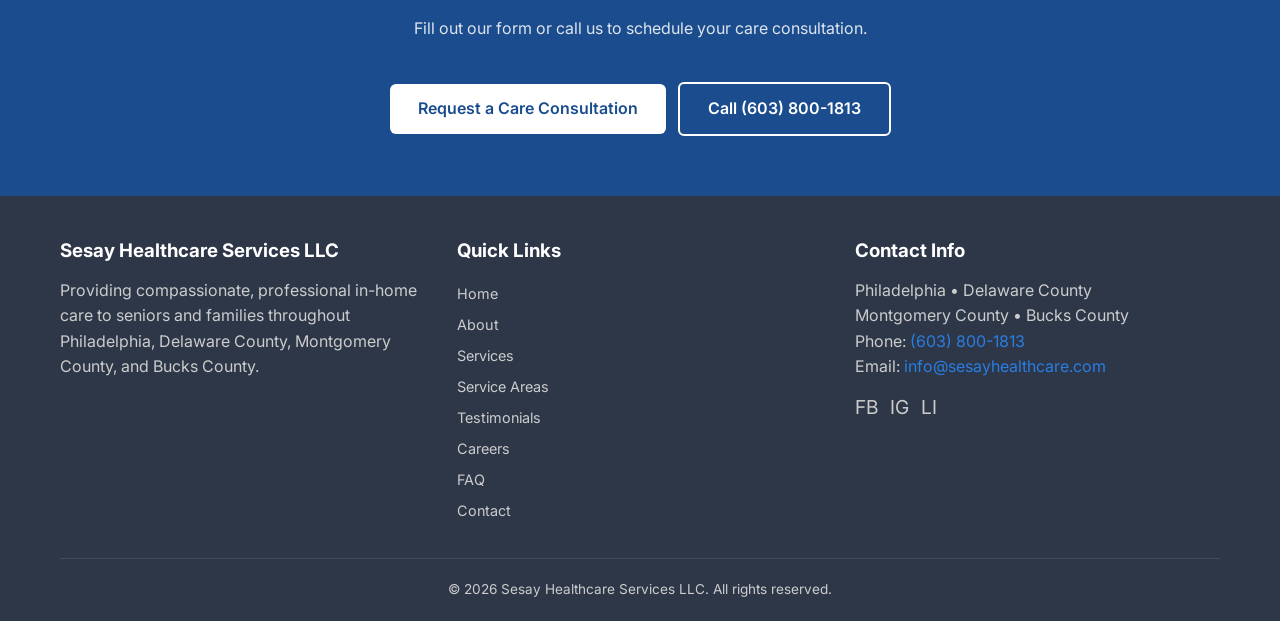
==== commit 47df6e07: "feat: move logo to hero section with white background Replaces the blue gradient hero with a clean w" ====
--- a/index.html
+++ b/index.html
@@ -16,7 +16,7 @@
   <!-- Navigation -->
   <nav class="nav">
     <div class="container">
-      <a href="index.html" class="nav__logo"><img src="images/logo.png" alt="Sesay Healthcare Services LLC" class="nav__logo-img"></a>
+      <a href="index.html" class="nav__logo">SESAY HEALTHCARE SERVICES LLC</a>
       <ul class="nav__links">
         <li><a href="index.html" class="active">Home</a></li>
         <li><a href="about.html">About</a></li>
@@ -48,6 +48,7 @@
   <!-- Hero Section -->
   <section class="hero">
     <div class="container">
+      <img src="images/logo.png" alt="Sesay Healthcare Services LLC" class="hero__logo">
       <h1 class="hero__title">Compassionate In-Home Care for Seniors &amp; Families in the Greater Philadelphia Area</h1>
       <p class="hero__subtitle">Dignity-centered support that helps your loved one feel safe, respected, and cared for at home.</p>
       <div class="hero__buttons">
--- a/css/styles.css
+++ b/css/styles.css
@@ -76,19 +76,14 @@
 }
 
 .nav__logo {
-  display: flex;
-  align-items: center;
+  color: var(--color-white);
+  font-size: 1.2rem;
+  font-weight: 700;
   text-decoration: none;
 }
 
 .nav__logo:hover {
   text-decoration: none;
-}
-
-.nav__logo-img {
-  height: 48px;
-  width: auto;
-  display: block;
 }
 
 .nav__links {
@@ -165,11 +160,19 @@
 
 /* === Hero === */
 .hero {
-  background: linear-gradient(135deg, var(--color-primary) 0%, var(--color-accent) 100%);
-  color: var(--color-white);
-  text-align: center;
-  padding: 120px 20px 80px;
+  background: var(--color-white);
+  color: var(--color-dark-text);
+  text-align: center;
+  padding: 80px 20px 80px;
   margin-top: var(--nav-height);
+}
+
+.hero__logo {
+  max-height: 140px;
+  width: auto;
+  max-width: 480px;
+  margin: 0 auto 32px;
+  display: block;
 }
 
 .hero__title {
@@ -181,7 +184,7 @@
 
 .hero__subtitle {
   font-size: 1.1rem;
-  opacity: 0.9;
+  color: var(--color-muted);
   max-width: 560px;
   margin: 0 auto 32px;
 }
